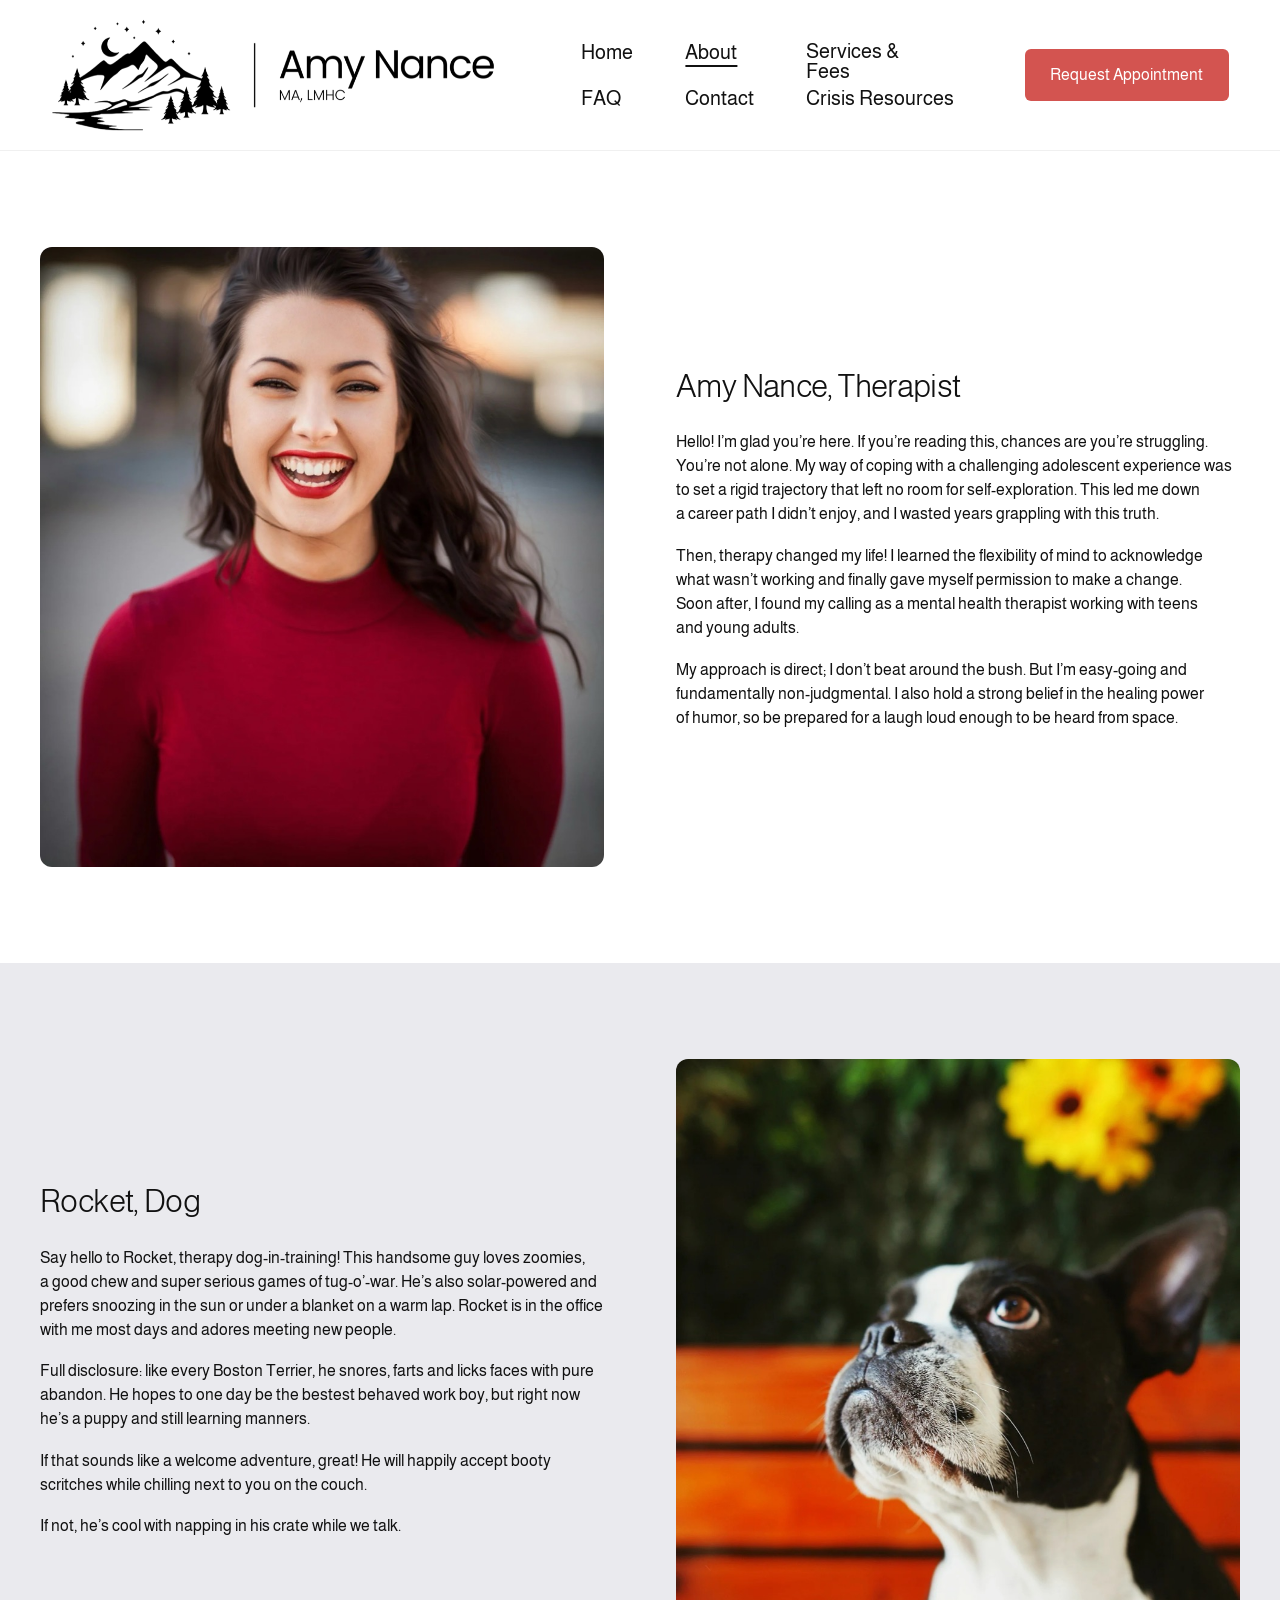
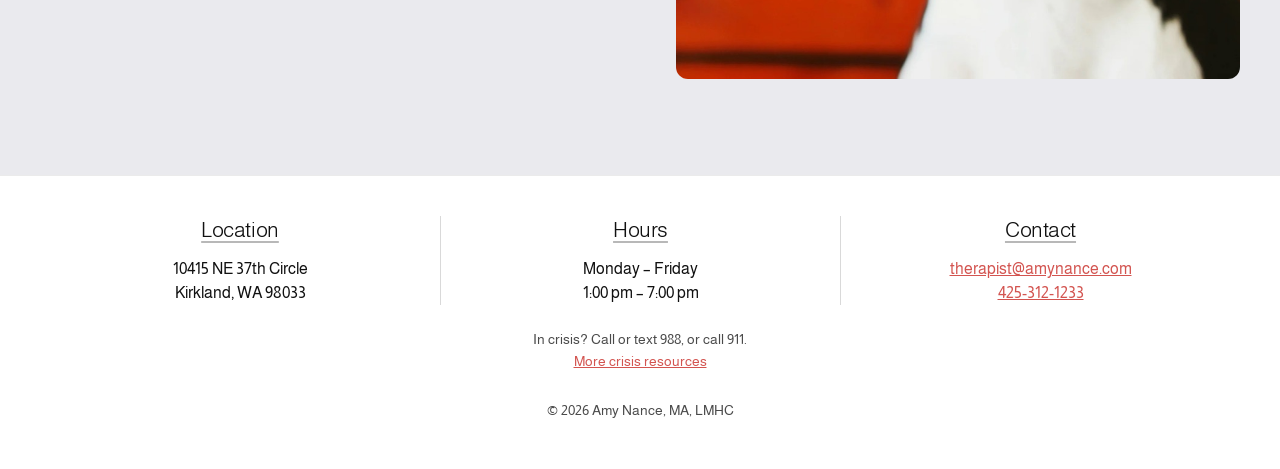
==== about.html @ 87bccfce "Lower mobile crisis headline to sit over the trees. Co-authored-by: Cursor <cursoragent@cursor.com>" ====
<!DOCTYPE html>
<html lang="en">
<head>
  <meta charset="UTF-8">
  <meta name="viewport" content="width=device-width, initial-scale=1.0">
  <title>About | Amy Nance, MA, LMHC</title>
  <meta name="description" content="Meet Amy Nance, a direct, easy-going, non-judgmental mental health counselor for teens and young adults, and Rocket, her therapy dog-in-training.">
  <link rel="preconnect" href="https://fonts.googleapis.com">
  <link rel="preconnect" href="https://fonts.gstatic.com" crossorigin>
  <link href="https://fonts.googleapis.com/css2?family=Almarai:wght@300;400;700&display=swap" rel="stylesheet">
  <link rel="stylesheet" href="styles.css?v=158">
</head>
<body>
  <header class="site-header">
    <div class="container header-inner">
      <a href="index.html" class="logo"><img src="assets/logo.png" alt="Amy Nance, MA, LMHC" width="877" height="258"></a>
      <button class="nav-toggle" aria-label="Open menu" aria-expanded="false" aria-controls="site-nav">
        <span></span><span></span><span></span>
      </button>
      <nav id="site-nav" class="site-nav">
        <a href="index.html">Home</a>
        <a href="about.html" aria-current="page">About</a>
        <a href="services-fees.html" class="nav-services">Services &amp;<span class="nav-services-rest">Fees</span></a>
        <a href="faq.html">FAQ</a>
        <a href="contact.html">Contact</a>
        <a href="crisis-resources.html">Crisis Resources</a>
        <a href="https://amy-nance.clientsecure.me" class="btn nav-cta-mobile">Request Appointment</a>
      </nav>
      <a href="https://amy-nance.clientsecure.me" class="btn btn-header">Request Appointment</a>
    </div>
  </header>

  <main>
    <section class="section">
      <div class="container split">
        <img src="assets/about-1.jpg" alt="Amy Nance" width="933" height="1400">
        <div>
          <h1 class="visually-hidden">About Amy Nance</h1>
          <h2>Amy Nance, Therapist</h2>
          <p>Hello! I’m glad you’re here. If you’re reading this, chances are you’re struggling. You’re not alone. My way of coping with a challenging adolescent experience was to set a rigid trajectory that left no room for self-exploration. This led me down a career path I didn’t enjoy, and I wasted years grappling with this truth.</p>
          <p>Then, therapy changed my life! I learned the flexibility of mind to acknowledge what wasn’t working and finally gave myself permission to make a change. Soon after, I found my calling as a mental health therapist working with teens and young adults.</p>
          <p>My approach is direct; I don’t beat around the bush. But I’m easy-going and fundamentally non-judgmental. I also hold a strong belief in the healing power of humor, so be prepared for a laugh loud enough to be heard from space.</p>
        </div>
      </div>
    </section>

    <section class="section section-panel">
      <div class="container split split-reverse">
        <img src="assets/about-2.jpg" alt="Rocket, a Boston Terrier puppy" width="933" height="1400">
        <div>
          <h2>Rocket, Dog</h2>
          <p>Say hello to Rocket, therapy dog-in-training! This handsome guy loves zoomies, a good chew and super serious games of tug-o’-war. He’s also solar-powered and prefers snoozing in the sun or under a blanket on a warm lap. Rocket is in the office with me most days and adores meeting new people.</p>
          <p>Full disclosure: like every Boston Terrier, he snores, farts and licks faces with pure abandon. He hopes to one day be the bestest behaved work boy, but right now he’s a puppy and still learning manners.</p>
          <p>If that sounds like a welcome adventure, great! He will happily accept booty scritches while chilling next to you on the couch.</p>
          <p>If not, he’s cool with napping in his crate while we talk.</p>
        </div>
      </div>
    </section>
  </main>

  <footer class="site-footer">
    <div class="container">
      <div class="footer-grid">
        <div>
          <h4>Location</h4>
          <p>10415 NE 37th Circle<br>Kirkland, WA 98033</p>
        </div>
        <div>
          <h4>Hours</h4>
          <p>Monday – Friday<br>1:00 pm – 7:00 pm</p>
        </div>
        <div>
          <h4>Contact</h4>
          <p><a href="mailto:therapist@amynance.com">therapist@amynance.com</a><br><a href="tel:+14253121233">425-312-1233</a></p>
        </div>
      </div>
      <p class="footer-crisis">In crisis? Call or text 988, or call 911.<br><a href="crisis-resources.html">More crisis resources</a></p>
      <p class="copyright">&copy; <span id="year"></span> Amy Nance, MA, LMHC</p>
    </div>
  </footer>

  <script src="script.js?v=157"></script>
</body>
</html>
---- styles.css ----
:root {
  --color-accent: #d35450;
  --color-accent-dark: #b8403c;
  --color-text: #111;
  --color-muted: #4a4a4a;
  --color-panel: #eaeaee;
  --color-bg: #fff;
  --font-heading: "Almarai", system-ui, -apple-system, sans-serif;
  --font-body: "Almarai", system-ui, -apple-system, sans-serif;
  --header-height: 150px;
}

*,
*::before,
*::after {
  box-sizing: border-box;
}

html {
  scroll-behavior: smooth;
}

body {
  margin: 0;
  font-family: var(--font-body);
  font-size: 1rem;
  line-height: 1.5;
  color: var(--color-text);
  background: var(--color-bg);
}

img {
  max-width: 100%;
  display: block;
}

h1,
h2,
h3,
h4 {
  font-family: var(--font-heading);
  font-weight: 300;
  letter-spacing: -0.02em;
  line-height: 1.3;
  margin: 0 0 0.75em;
}

h1 { font-size: clamp(2.25rem, 5.25vw, 3.43rem); line-height: 1.23; }
h2 { font-size: clamp(1.6rem, 3vw, 1.94rem); }
.narrow > h1.center,
.split > div > h1 { font-size: clamp(1.6rem, 3vw, 1.94rem); }
h3 { font-size: clamp(1.4rem, 2.5vw, 1.94rem); }
h4 { font-size: 1.31rem; line-height: 1.38; }

p {
  margin: 0 0 1.1em;
  text-wrap: pretty;
}

a { color: var(--color-accent); }

.container {
  width: min(1200px, 100% - 3rem);
  margin-inline: auto;
}

.narrow {
  width: min(820px, 100% - 3rem);
  margin-inline: auto;
}

.center { text-align: center; }

.hidden { display: none; }

.visually-hidden {
  position: absolute;
  width: 1px;
  height: 1px;
  overflow: hidden;
  clip: rect(0 0 0 0);
  white-space: nowrap;
}

/* Buttons */
.btn {
  display: inline-block;
  padding: 0.9rem 1.6rem;
  border: 0;
  border-radius: 6px;
  background: var(--color-accent);
  color: #fff;
  font: inherit;
  font-size: 1rem;
  font-weight: 400;
  text-decoration: none;
  cursor: pointer;
  transition: background 0.2s, transform 0.2s;
}

.btn:hover {
  background: var(--color-accent-dark);
  transform: translateY(-1px);
}
/* Header */
.site-header {
  position: sticky;
  top: 0;
  z-index: 20;
  background: rgba(255, 255, 255, 0.96);
  backdrop-filter: blur(6px);
  border-bottom: 1px solid rgba(0, 0, 0, 0.06);
}

.header-inner {
  display: flex;
  align-items: center;
  justify-content: space-between;
  gap: 2rem;
  width: auto;
  height: var(--header-height);
  padding-inline: max(1.5rem, 4vw);
}

.logo { flex-shrink: 0; }

.logo img {
  width: clamp(300px, 44vw, 460px);
  height: auto;
}

.site-nav {
  /* 3-col grid keeps Home above FAQ left-aligned at every desktop width */
  display: grid;
  grid-template-columns: repeat(3, max-content);
  justify-content: start;
  justify-items: start;
  align-items: start;
  column-gap: 3.25rem;
  row-gap: 0.4rem;
  min-width: 0;
}

.btn-header { flex-shrink: 0; }

.site-nav a {
  color: var(--color-text);
  font-size: 1.25rem;
  line-height: 1.1;
  text-decoration: none;
}

.site-nav .nav-services {
  line-height: 1;
}

.site-nav .nav-services-rest::before {
  content: " ";
}

.site-nav a:hover,
.site-nav a[aria-current="page"] {
  text-decoration: underline;
  text-underline-offset: 6px;
}

.site-header-overlay {
  position: fixed;
  left: 0;
  right: 0;
  background: transparent;
  backdrop-filter: none;
  border-bottom-color: transparent;
  transition: background 0.3s, border-color 0.3s;
}

.site-header-overlay.is-solid {
  background: rgba(255, 255, 255, 0.96);
  backdrop-filter: blur(6px);
  border-bottom-color: rgba(0, 0, 0, 0.06);
}

.nav-toggle {
  display: none;
  flex-direction: column;
  gap: 5px;
  padding: 0.5rem;
  background: none;
  border: 0;
  cursor: pointer;
}

.nav-toggle span {
  width: 26px;
  height: 2px;
  background: var(--color-text);
}

.nav-cta-mobile { display: none; }

/* Hero banners */
.hero {
  position: relative;
  display: grid;
  place-items: center;
  min-height: calc(100vh - var(--header-height));
  padding: 4rem 0;
  background: center / cover no-repeat;
  color: #fff;
  text-align: center;
}

.hero::before {
  content: "";
  position: absolute;
  inset: 0;
  background: rgba(0, 0, 0, 0.45);
}

.hero > * { position: relative; }

.hero h1 { margin-bottom: 0.4em; }

.hero p {
  font-size: 1.25rem;
  max-width: 640px;
  margin-inline: auto;
}

.hero-short { min-height: 50vh; }

.hero-home {
  min-height: 100vh;
  padding-top: calc(var(--header-height) + 4rem);
  background-image: url("assets/home-hero.jpg?v=2");
  background-position: center 15%;
}

.hero-home {
  place-items: start stretch;
  padding-top: calc(var(--header-height) + 2rem + 30px);
  color: var(--color-text);
  text-align: left;
}

.hero-home .container {
  width: auto;
  margin-inline: 0;
  padding-inline: max(1.5rem, 4vw);
}

.hero-home h1 {
  margin-bottom: 0.1em;
  font-size: clamp(2.75rem, 4.5vw, 5.43rem);
}

.hero-home p {
  margin: 0;
  font-family: "Inter", var(--font-body);
  font-size: clamp(1.5rem, 2.4vw, 2.875rem);
  font-weight: 200;
  line-height: 1.33;
  letter-spacing: -0.02em;
}

.hero-home::before { display: none; }
.hero-crisis {
  background-image: url("assets/crisis-hero.jpg?v=2");
  background-position: center 70%;
}
.hero-crisis::before { display: none; }
.hero-crisis > .container { top: 170px; }
.hero-crisis h1 {
  font-weight: 200;
  font-family: "Inter", var(--font-heading);
}

/* Sections */
.section { padding: 6rem 0; }
.section.section-tight { padding: 3rem; }

.section-tight > .inset {
  width: auto;
  margin-inline: 0;
}

.section-tight > .inset > * {
  max-width: 1080px;
  margin-inline: auto;
}

.section-tight > .inset h2 {
  font-size: clamp(2.25rem, 3vw, 2.4rem);
}

.section-panel > .center > h2 {
  margin-top: -20px;
  margin-bottom: 40px;
}

@media (max-width: 1199px) {
  .wide-break { display: none; }
}
.section-panel { background: var(--color-panel); }

.inset {
  padding: 4.5rem clamp(1.5rem, 8vw, 8rem);
  background: var(--color-panel);
  border-radius: 12px;
}

.split {
  display: grid;
  grid-template-columns: 1fr 1fr;
  gap: 4.5rem;
  align-items: center;
}

.split img {
  width: 100%;
  height: 100%;
  max-height: 620px;
  object-fit: cover;
  border-radius: 12px;
}

.split-reverse > :first-child { order: 2; }

.photo-band img {
  width: 100%;
  height: clamp(280px, 45vw, 560px);
  object-fit: cover;
}

.lead {
  font-size: 1.3rem;
  line-height: 1.6;
}

/* Services grid */
.services-grid {
  display: grid;
  grid-template-columns: repeat(3, 1fr);
  gap: 30px 2.5rem;
  margin-top: 0;
  text-align: center;
}

.service img {
  width: 128px;
  height: 128px;
  object-fit: contain;
  margin: -12px auto -26px;
  mix-blend-mode: multiply;
}

.service h4 { margin-bottom: 0.5em; }

.service p {
  margin: 0;
  font-size: 0.875rem;
  color: var(--color-muted);
}

/* Fees */
.fees {
  position: relative;
  padding: 7rem 0;
  background: url("assets/fees.jpg?v=2") center / cover no-repeat;
}

.fees-card {
  max-width: 640px;
  margin-inline: auto;
  padding: 3rem;
  background: rgba(255, 255, 255, 0.75);
  border-radius: 8px;
  text-align: center;
}

.fees-card h2 {
  margin-top: -20px;
  margin-bottom: 20px;
}

.fees-card > p {
  margin: 0;
  padding: 1.15rem 0;
  border-top: 1px solid rgba(0, 0, 0, 0.15);
}

.fees-card > p:last-child {
  padding-bottom: 0;
}

.fee-amount {
  font-family: var(--font-heading);
  font-size: 1rem;
}

/* FAQ */
.faq-title {
  margin-bottom: 1.5rem;
  font-size: clamp(2.25rem, 3vw, 2.4rem);
  line-height: 1.3;
}

.section-tight > .inset > .faq-list {
  max-width: none;
  margin: 0;
}

.faq-list details {
  border-bottom: 1px solid rgba(0, 0, 0, 0.12);
}

.faq-list details:last-child {
  border-bottom: 0;
}

.faq-list summary {
  display: flex;
  justify-content: space-between;
  align-items: center;
  gap: 1rem;
  padding: 1.25rem 0;
  font-family: var(--font-heading);
  font-size: 1.2rem;
  cursor: pointer;
  list-style: none;
}

.faq-list summary::-webkit-details-marker { display: none; }

.faq-list summary::after {
  content: "";
  flex-shrink: 0;
  width: 0.55rem;
  height: 0.55rem;
  border-right: 1.5px solid currentColor;
  border-bottom: 1.5px solid currentColor;
  transform: translateY(-20%) rotate(45deg);
  transition: transform 0.2s ease;
}

.faq-list details[open] summary::after {
  transform: translateY(20%) rotate(225deg);
}

.faq-list details > div { padding: 0 0 1.25rem; }

/* Crisis resources */
.resource-grid {
  display: grid;
  grid-template-columns: repeat(3, 1fr);
  gap: clamp(2.5rem, 4vw, 4rem);
}

.resource-col h3 {
  position: relative;
  font-size: 1.5rem;
  font-weight: 400;
  letter-spacing: -0.01em;
  color: var(--color-muted);
  margin: 0 0 0.35rem;
  padding-bottom: 1rem;
}

.resource-col h3::after {
  content: "";
  position: absolute;
  left: 0;
  bottom: 0;
  width: calc(100% - 30px);
  height: 1px;
  background: rgba(0, 0, 0, 0.12);
}

.resource-col ul {
  list-style: none;
  padding: 0;
  margin: 0;
}

.resource-col li {
  position: relative;
  display: grid;
  gap: 0.3rem;
  padding: 1.15rem 0;
}

.resource-col li:not(:last-child)::after {
  content: "";
  position: absolute;
  left: 0;
  bottom: 0;
  width: calc(100% - 30px);
  height: 1px;
  background: rgba(0, 0, 0, 0.08);
}

.resource-name {
  font-weight: 400;
  font-size: 1.25rem;
  line-height: 1.35;
}

.resource-action {
  color: var(--color-muted);
  font-size: 1.12rem;
  line-height: 1.45;
}

.resource-action a {
  text-decoration: none;
}

.resource-action a:hover {
  text-decoration: underline;
}

/* Contact */
.contact-section {
  padding: 0;
}

.contact-stage {
  display: grid;
  /* Cap photo column so Needle always covers width; form grows on wide screens */
  grid-template-columns:
    minmax(0, min(50%, calc((100vh - var(--header-height) - 40px) * 2000 / 1162 * 0.46)))
    minmax(0, 1fr);
  align-items: stretch;
  min-height: calc(100vh - var(--header-height));
}

.contact-visual {
  margin: 0;
  min-height: 100%;
  background: #2c3340;
  overflow: hidden;
  position: relative;
}

.contact-visual img {
  position: absolute;
  /* Tip at source y=111 → 40px from frame top; scale covers full height */
  top: 40px;
  left: 50%;
  height: calc((100% - 40px) * 1273 / 1162);
  width: auto;
  max-width: none;
  transform: translate(-23.4%, calc(-111 / 1273 * 100%));
}

.contact-panel {
  display: grid;
  align-content: start;
  gap: 2rem;
  padding: clamp(2rem, 4vw, 3.25rem);
  background: #fff;
  overflow: auto;
}

.contact-intro h1 {
  font-size: clamp(1.6rem, 3vw, 1.94rem);
  margin-bottom: 0.7em;
}

.contact-intro > p {
  color: var(--color-muted);
  margin-bottom: 1.5rem;
}

.contact-details {
  list-style: none;
  padding: 0;
  margin: 0;
  display: grid;
  gap: 0.85rem;
}

.contact-details li {
  display: grid;
  gap: 0.15rem;
  padding-top: 0.85rem;
  border-top: 1px solid rgba(0, 0, 0, 0.1);
}

.contact-details li:last-child {
  padding-bottom: 0.85rem;
  border-bottom: 1px solid rgba(0, 0, 0, 0.1);
}

.contact-label {
  font-size: 0.75rem;
  letter-spacing: 0.04em;
  text-transform: uppercase;
  color: var(--color-muted);
}

.contact-details a {
  text-decoration: none;
  font-weight: 400;
}

.contact-details a:hover {
  text-decoration: underline;
}

.contact-form {
  display: grid;
  gap: 1rem;
  padding: 0;
  background: transparent;
  border-radius: 0;
}

.form-row {
  display: grid;
  grid-template-columns: 1fr 1fr;
  gap: 1rem;
}

.contact-form label {
  display: grid;
  gap: 0.35rem;
  font-weight: 400;
  font-size: 0.9rem;
}

.contact-form .optional {
  font-weight: 400;
  color: var(--color-muted);
}

.contact-form input,
.contact-form textarea {
  font: inherit;
  padding: 0.8rem 0.95rem;
  border: 1px solid transparent;
  border-radius: 4px;
  background: var(--color-panel);
}

.contact-form input:focus,
.contact-form textarea:focus {
  outline: 2px solid var(--color-accent);
  outline-offset: 1px;
}

.contact-form .btn { justify-self: start; margin-top: 0.15rem; }

.form-note {
  font-size: 0.85rem;
  color: var(--color-muted);
  margin: 0;
}

/* Footer */
.site-footer {
  padding: 2.5rem 0 3rem;
  border-top: 1px solid rgba(0, 0, 0, 0.08);
  text-align: center;
}

.footer-grid {
  display: grid;
  grid-template-columns: repeat(3, 1fr);
}

.footer-grid > * + * {
  border-left: 1px solid rgba(0, 0, 0, 0.15);
}

.footer-grid h4 {
  margin-bottom: 0.6em;
  text-decoration: underline;
  text-decoration-color: rgba(0, 0, 0, 0.28);
  text-underline-offset: 0.18em;
}

.footer-grid p { margin: 0; }

.footer-crisis {
  margin: 1.5rem 0 0;
  font-size: 0.9rem;
  color: var(--color-muted);
}

.copyright {
  margin: 1.75rem 0 0;
  font-size: 0.85rem;
  color: var(--color-muted);
}

/* Responsive */
@media (max-width: 1180px) {
  .site-nav { column-gap: 1.6rem; }
}

/* Stack Services & Fees; keep first line on nav baseline */
@media (max-width: 1499px) {
  .site-nav .nav-services {
    display: inline-flex;
    flex-direction: column;
    align-items: flex-start;
    gap: 0;
  }

  .site-nav .nav-services-rest::before {
    content: none;
  }
}

@media (min-width: 1500px) {
  .site-nav {
    display: flex;
    flex-wrap: nowrap;
    justify-content: center;
    align-items: start;
    gap: 0.4rem 3.25rem;
  }
}

/* Compact nav: driven by JS when links would overlap the header CTA (and on small screens). */
html.nav-compact .nav-toggle { display: flex; }

html.nav-compact .site-nav {
  display: none;
  position: absolute;
  top: 100%;
  left: 0;
  right: 0;
  flex-direction: column;
  align-items: flex-start;
  gap: 1.25rem;
  padding: 1.75rem max(1.5rem, 4vw) 2rem;
  background: #fff;
  border-bottom: 1px solid rgba(0, 0, 0, 0.08);
  grid-template-columns: none;
}

html.nav-compact .site-nav.open { display: flex; }

html.nav-compact .site-nav .nav-services {
  display: inline;
}

html.nav-compact .site-nav .nav-services-rest::before {
  content: " ";
}

html.nav-compact.nav-compact-mobile .btn-header { display: none; }

html.nav-compact.nav-compact-mobile .site-nav .nav-cta-mobile {
  display: inline-block;
  color: #fff;
}

@media (max-width: 860px) {
  :root { --header-height: 90px; }
  .logo img { width: 250px; }

  .hero-crisis > .container { top: 110px; }

  .section { padding: 4rem 0; }

  .split,
  .services-grid,
  .resource-grid,
  .footer-grid {
    grid-template-columns: 1fr;
    gap: 2.5rem;
  }

  .contact-stage {
    grid-template-columns: 1fr;
    min-height: 0;
  }

  .contact-visual {
    min-height: 280px;
    max-height: 420px;
  }

  /* Fill the frame on stacked layouts; desktop tip crop leaves letterbox gaps here. */
  .contact-visual img {
    top: 0;
    left: 0;
    width: 100%;
    height: 100%;
    transform: none;
    object-fit: cover;
    object-position: 23.4% 20%;
  }

  .footer-grid > * + * { border-left: 0; }

  .split-reverse > :first-child { order: 0; }

  .split img { max-height: 480px; }

  .form-row { grid-template-columns: 1fr; }

  .fees-card { padding: 2rem 1.5rem; }
}
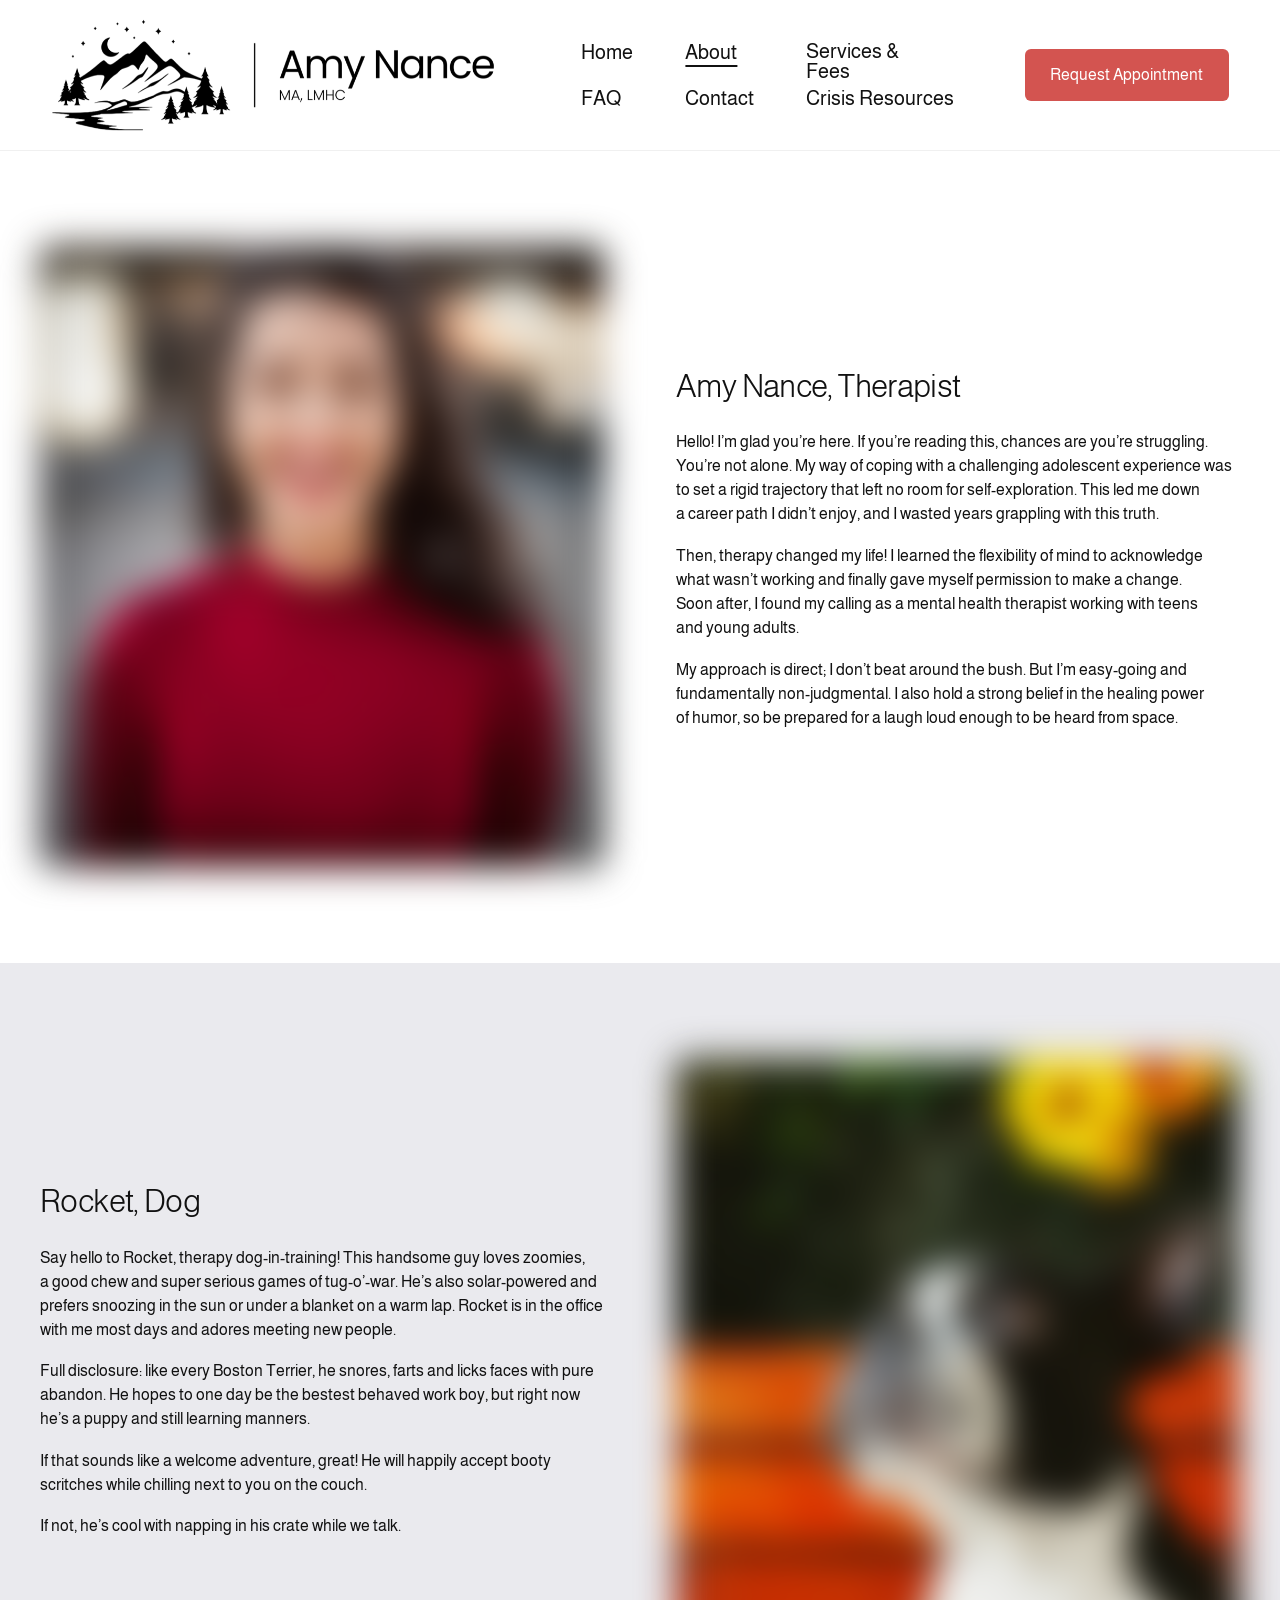
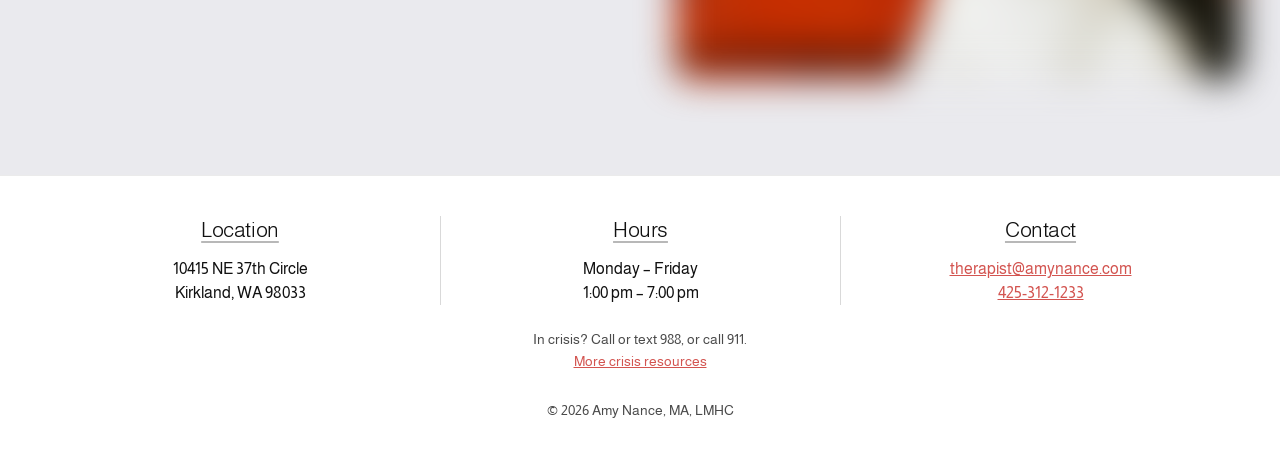
==== commit e21b65a1: "Blur the About page photos more strongly. Co-authored-by: Cursor <cursoragent@cursor.com>" ====
--- a/about.html
+++ b/about.html
@@ -8,7 +8,7 @@
   <link rel="preconnect" href="https://fonts.googleapis.com">
   <link rel="preconnect" href="https://fonts.gstatic.com" crossorigin>
   <link href="https://fonts.googleapis.com/css2?family=Almarai:wght@300;400;700&display=swap" rel="stylesheet">
-  <link rel="stylesheet" href="styles.css?v=158">
+  <link rel="stylesheet" href="styles.css?v=163">
 </head>
 <body>
   <header class="site-header">
@@ -33,7 +33,7 @@
   <main>
     <section class="section">
       <div class="container split">
-        <img src="assets/about-1.jpg" alt="Amy Nance" width="933" height="1400">
+        <img class="about-photo" src="assets/about-1.jpg" alt="Amy Nance" width="933" height="1400">
         <div>
           <h1 class="visually-hidden">About Amy Nance</h1>
           <h2>Amy Nance, Therapist</h2>
@@ -46,7 +46,7 @@
 
     <section class="section section-panel">
       <div class="container split split-reverse">
-        <img src="assets/about-2.jpg" alt="Rocket, a Boston Terrier puppy" width="933" height="1400">
+        <img class="about-photo" src="assets/about-2.jpg" alt="Rocket, a Boston Terrier puppy" width="933" height="1400">
         <div>
           <h2>Rocket, Dog</h2>
           <p>Say hello to Rocket, therapy dog-in-training! This handsome guy loves zoomies, a good chew and super serious games of tug-o’-war. He’s also solar-powered and prefers snoozing in the sun or under a blanket on a warm lap. Rocket is in the office with me most days and adores meeting new people.</p>
@@ -79,6 +79,6 @@
     </div>
   </footer>
 
-  <script src="script.js?v=157"></script>
+  <script src="script.js?v=162"></script>
 </body>
 </html>
--- a/styles.css
+++ b/styles.css
@@ -324,6 +324,10 @@
   border-radius: 12px;
 }
 
+.about-photo {
+  filter: blur(18px);
+}
+
 .split-reverse > :first-child { order: 2; }
 
 .photo-band img {
@@ -724,7 +728,20 @@
 }
 
 /* Compact nav: driven by JS when links would overlap the header CTA (and on small screens). */
-html.nav-compact .nav-toggle { display: flex; }
+html.nav-compact .header-inner {
+  justify-content: flex-start;
+  gap: 0;
+}
+
+html.nav-compact .nav-toggle {
+  display: flex;
+  margin-left: auto;
+  padding-inline: 0.25rem 0;
+}
+
+html.nav-compact .btn-header {
+  margin-left: 15px;
+}
 
 html.nav-compact .site-nav {
   display: none;
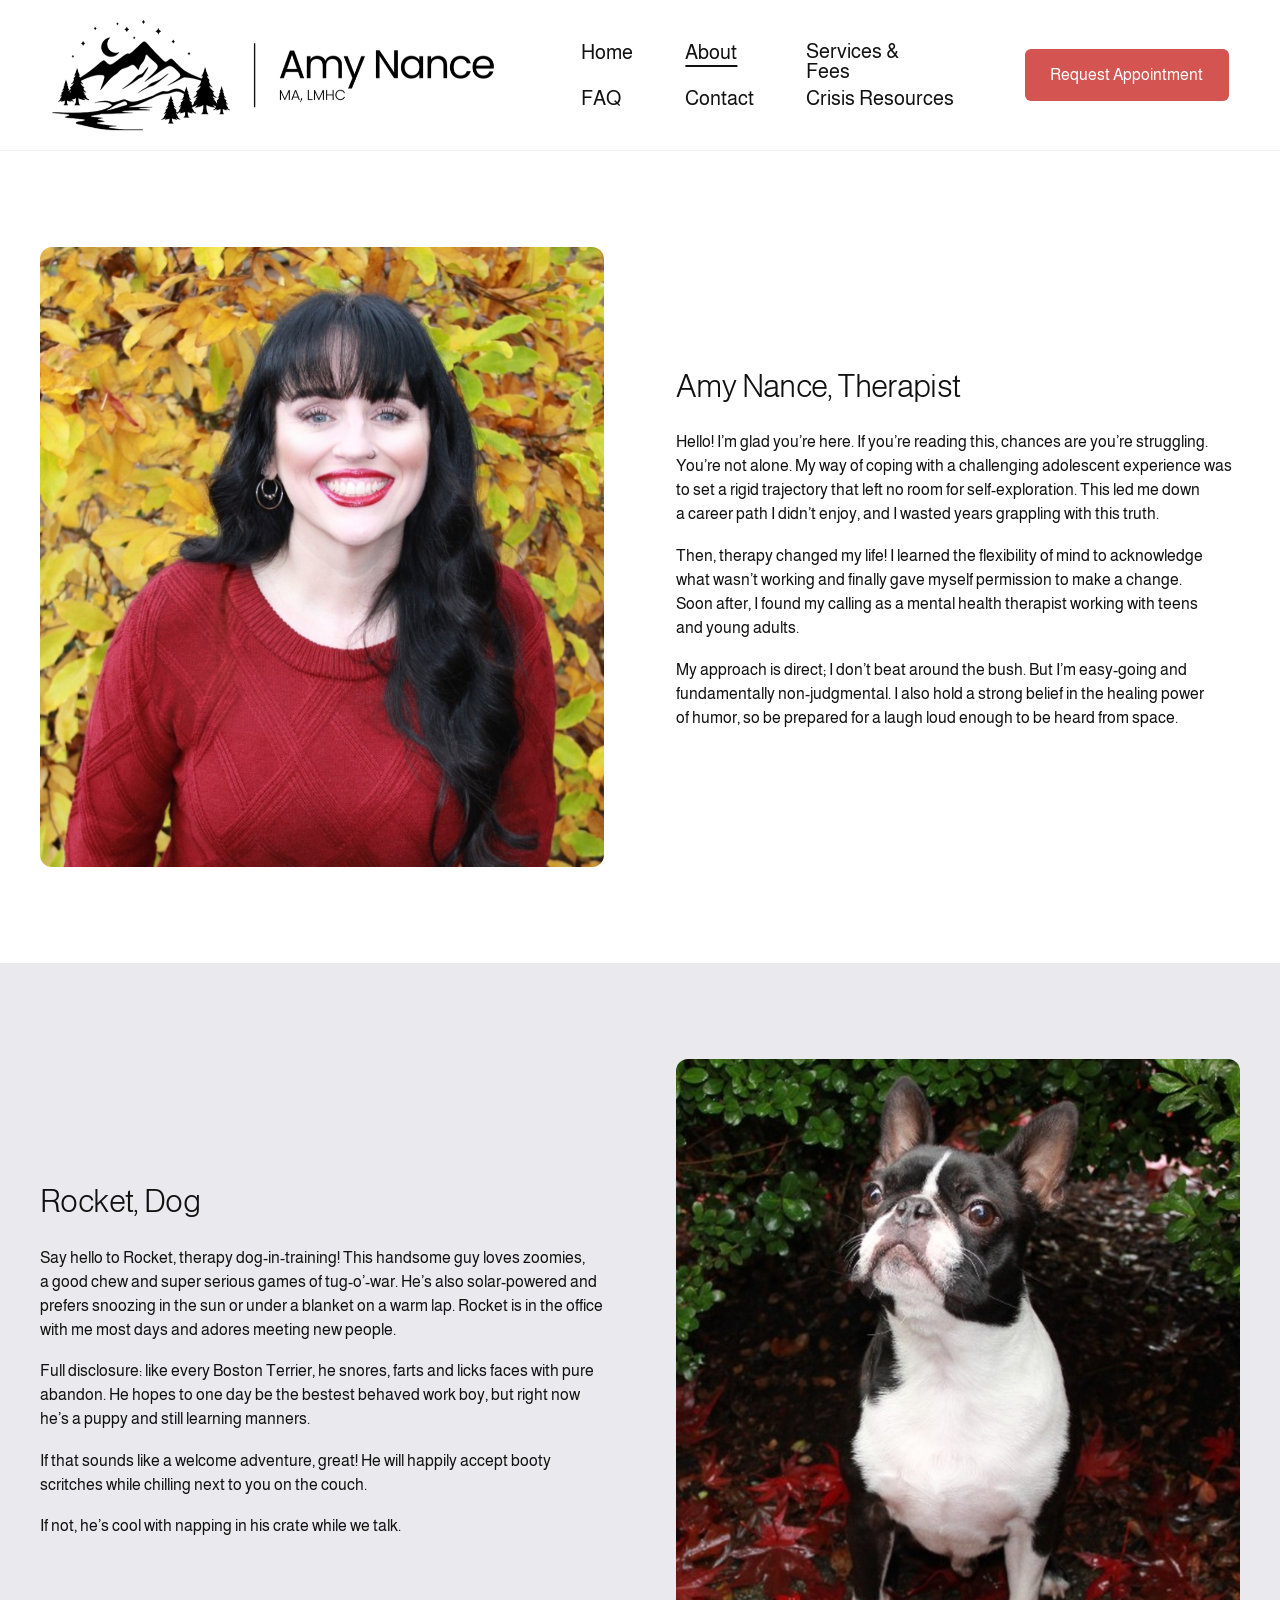
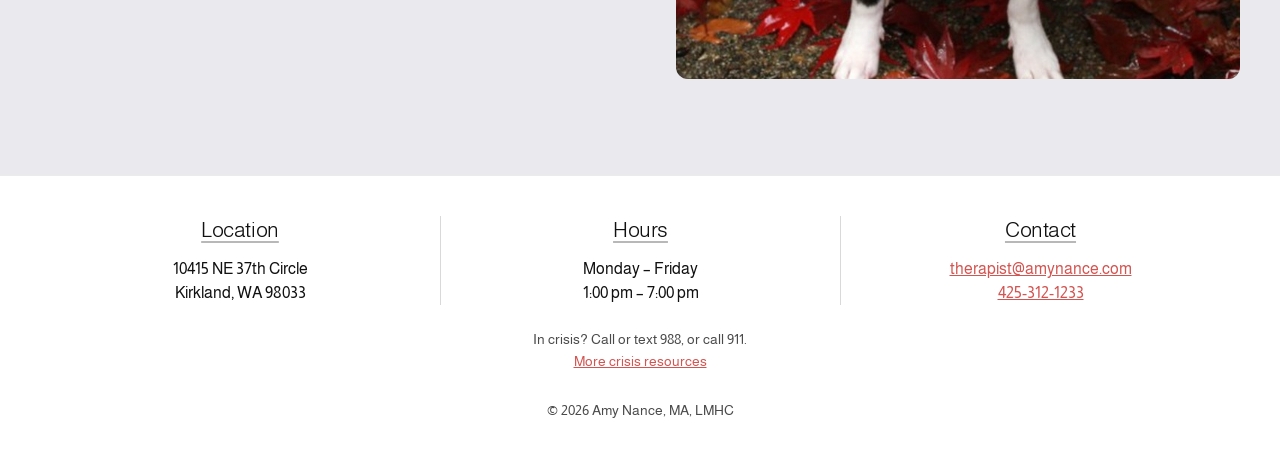
==== commit d3764be9: "Improve SEO and replace About photos with clear headshots. Co-authored-by: Cursor <cursoragent@curso" ====
--- a/about.html
+++ b/about.html
@@ -3,12 +3,57 @@
 <head>
   <meta charset="UTF-8">
   <meta name="viewport" content="width=device-width, initial-scale=1.0">
-  <title>About | Amy Nance, MA, LMHC</title>
-  <meta name="description" content="Meet Amy Nance, a direct, easy-going, non-judgmental mental health counselor for teens and young adults, and Rocket, her therapy dog-in-training.">
+  <title>About Amy Nance, MA, LMHC | Therapist in Kirkland, WA</title>
+  <meta name="description" content="Meet Amy Nance, MA, LMHC — a direct, easy-going therapist for teens and young adults in Kirkland, WA — and Rocket, her therapy dog-in-training.">
+  <meta name="author" content="Amy Nance, MA, LMHC">
+  <meta name="theme-color" content="#d35450">
+  <link rel="canonical" href="https://amynance.com/about.html">
+  <meta property="og:type" content="profile">
+  <meta property="og:site_name" content="Amy Nance, MA, LMHC">
+  <meta property="og:locale" content="en_US">
+  <meta property="og:url" content="https://amynance.com/about.html">
+  <meta property="og:title" content="About Amy Nance, MA, LMHC | Therapist in Kirkland, WA">
+  <meta property="og:description" content="Meet Amy Nance, a licensed mental health counselor for teens and young adults in Kirkland, WA, and Rocket, her therapy dog-in-training.">
+  <meta property="og:image" content="https://amynance.com/assets/home-hero.jpg">
+  <meta name="twitter:card" content="summary_large_image">
+  <meta name="twitter:title" content="About Amy Nance, MA, LMHC | Therapist in Kirkland, WA">
+  <meta name="twitter:description" content="Meet Amy Nance, a licensed mental health counselor for teens and young adults in Kirkland, WA.">
+  <meta name="twitter:image" content="https://amynance.com/assets/home-hero.jpg">
+  <link rel="icon" href="assets/logo.png" type="image/png">
+  <link rel="apple-touch-icon" href="assets/logo.png">
   <link rel="preconnect" href="https://fonts.googleapis.com">
   <link rel="preconnect" href="https://fonts.gstatic.com" crossorigin>
   <link href="https://fonts.googleapis.com/css2?family=Almarai:wght@300;400;700&display=swap" rel="stylesheet">
-  <link rel="stylesheet" href="styles.css?v=163">
+  <link rel="stylesheet" href="styles.css?v=180">
+  <script type="application/ld+json">
+  {
+    "@context": "https://schema.org",
+    "@type": "ProfilePage",
+    "name": "About Amy Nance, MA, LMHC",
+    "url": "https://amynance.com/about.html",
+    "mainEntity": {
+      "@type": "Person",
+      "name": "Amy Nance",
+      "honorificSuffix": "MA, LMHC",
+      "jobTitle": "Licensed Mental Health Counselor",
+      "description": "Direct, easy-going, non-judgmental mental health counselor for teens and young adults in Kirkland, WA.",
+      "url": "https://amynance.com/about.html",
+      "email": "therapist@amynance.com",
+      "telephone": "+1-425-312-1233",
+      "worksFor": {
+        "@type": "ProfessionalService",
+        "name": "Amy Nance, MA, LMHC",
+        "url": "https://amynance.com/"
+      },
+      "address": {
+        "@type": "PostalAddress",
+        "addressLocality": "Kirkland",
+        "addressRegion": "WA",
+        "addressCountry": "US"
+      }
+    }
+  }
+  </script>
 </head>
 <body>
   <header class="site-header">
@@ -33,7 +78,7 @@
   <main>
     <section class="section">
       <div class="container split">
-        <img class="about-photo" src="assets/about-1.jpg" alt="Amy Nance" width="933" height="1400">
+        <img src="assets/about-1.jpg?v=2" alt="Amy Nance smiling outdoors in autumn" width="752" height="1024">
         <div>
           <h1 class="visually-hidden">About Amy Nance</h1>
           <h2>Amy Nance, Therapist</h2>
@@ -46,7 +91,7 @@
 
     <section class="section section-panel">
       <div class="container split split-reverse">
-        <img class="about-photo" src="assets/about-2.jpg" alt="Rocket, a Boston Terrier puppy" width="933" height="1400">
+        <img class="about-rocket" src="assets/about-2.jpg?v=8" alt="Rocket, a Boston Terrier, sitting outdoors among autumn leaves" width="752" height="1024">
         <div>
           <h2>Rocket, Dog</h2>
           <p>Say hello to Rocket, therapy dog-in-training! This handsome guy loves zoomies, a good chew and super serious games of tug-o’-war. He’s also solar-powered and prefers snoozing in the sun or under a blanket on a warm lap. Rocket is in the office with me most days and adores meeting new people.</p>
--- a/styles.css
+++ b/styles.css
@@ -324,8 +324,10 @@
   border-radius: 12px;
 }
 
-.about-photo {
-  filter: blur(18px);
+/* Same cover framing as Amy; source is padded so ears/paws stay in view */
+.split img.about-rocket {
+  object-fit: cover;
+  object-position: center center;
 }
 
 .split-reverse > :first-child { order: 2; }
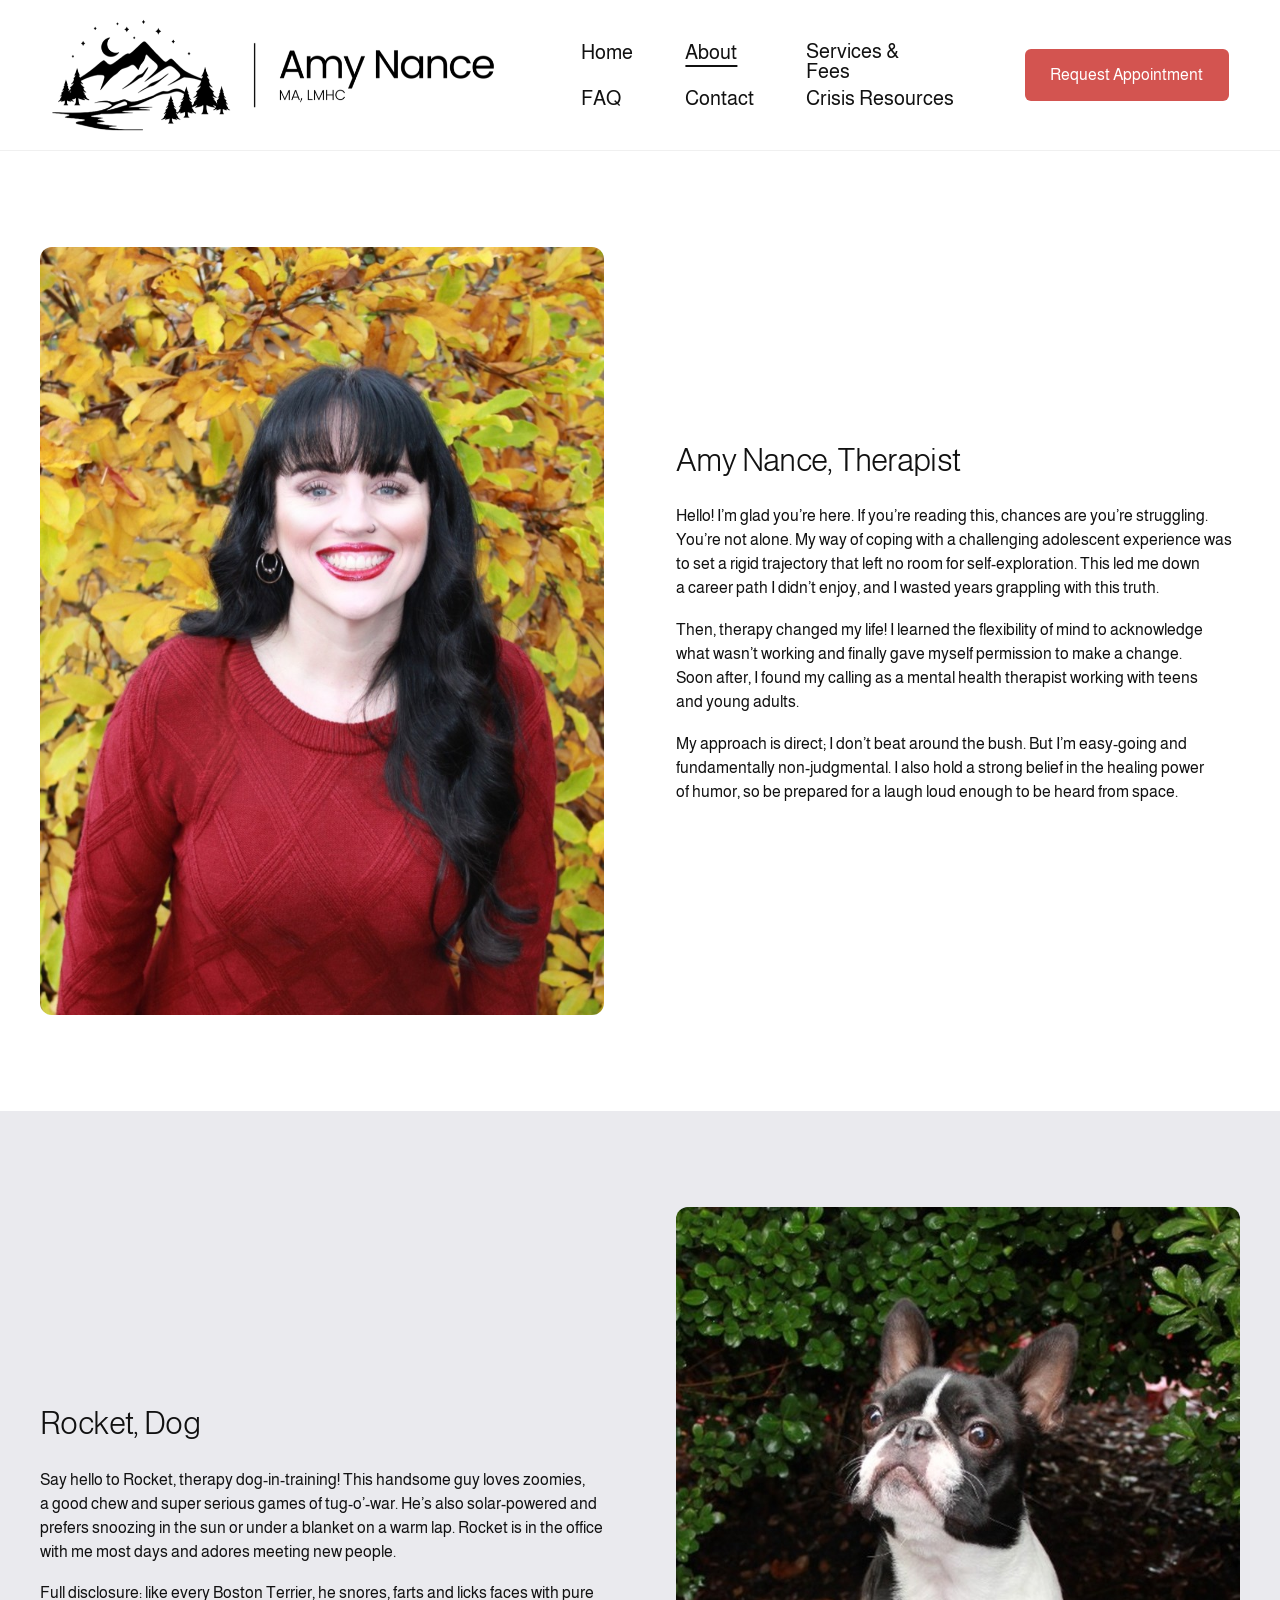
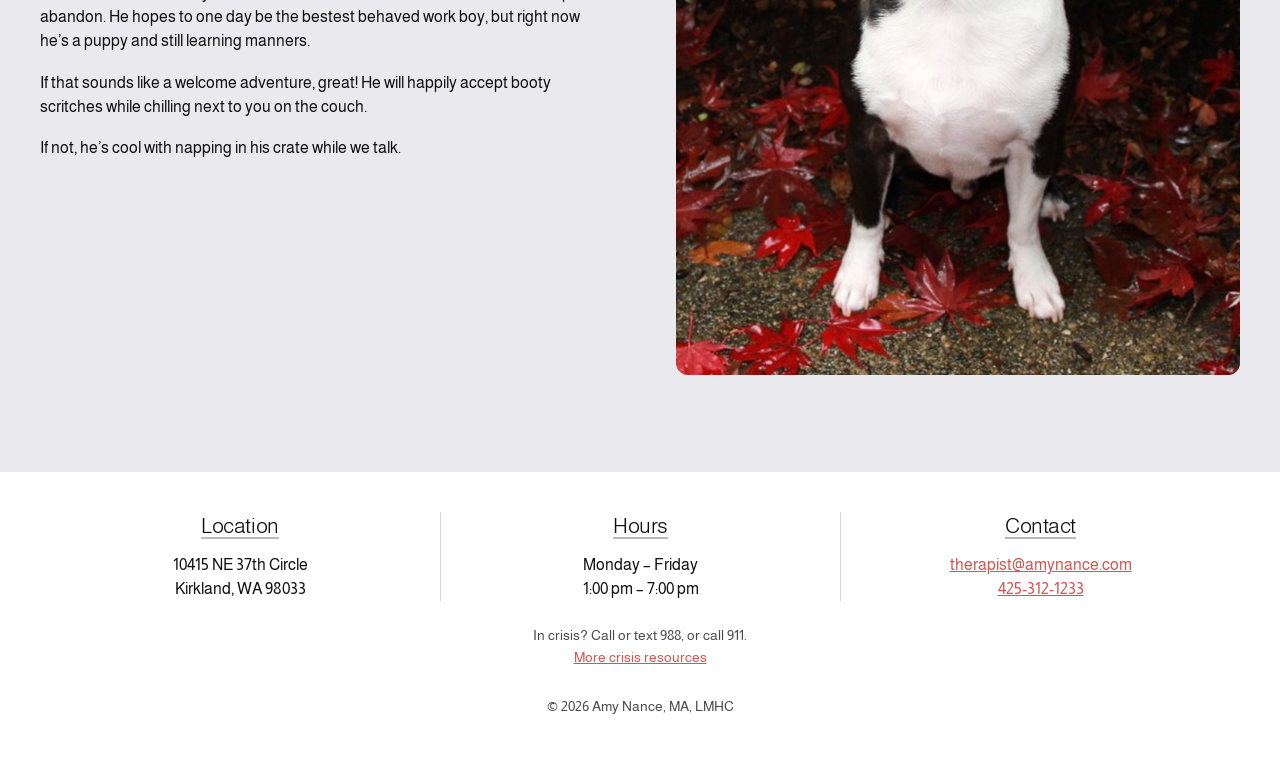
==== commit 7f5aed95: "Show full About portrait height instead of CSS-cropping them shorter. Co-authored-by: Cursor <cursor" ====
--- a/about.html
+++ b/about.html
@@ -24,7 +24,7 @@
   <link rel="preconnect" href="https://fonts.googleapis.com">
   <link rel="preconnect" href="https://fonts.gstatic.com" crossorigin>
   <link href="https://fonts.googleapis.com/css2?family=Almarai:wght@300;400;700&display=swap" rel="stylesheet">
-  <link rel="stylesheet" href="styles.css?v=180">
+  <link rel="stylesheet" href="styles.css?v=181">
   <script type="application/ld+json">
   {
     "@context": "https://schema.org",
@@ -78,7 +78,7 @@
   <main>
     <section class="section">
       <div class="container split">
-        <img src="assets/about-1.jpg?v=2" alt="Amy Nance smiling outdoors in autumn" width="752" height="1024">
+        <img class="about-photo" src="assets/about-1.jpg?v=2" alt="Amy Nance smiling outdoors in autumn" width="752" height="1024">
         <div>
           <h1 class="visually-hidden">About Amy Nance</h1>
           <h2>Amy Nance, Therapist</h2>
@@ -91,7 +91,7 @@
 
     <section class="section section-panel">
       <div class="container split split-reverse">
-        <img class="about-rocket" src="assets/about-2.jpg?v=8" alt="Rocket, a Boston Terrier, sitting outdoors among autumn leaves" width="752" height="1024">
+        <img class="about-photo" src="assets/about-2.jpg?v=8" alt="Rocket, a Boston Terrier, sitting outdoors among autumn leaves" width="752" height="1024">
         <div>
           <h2>Rocket, Dog</h2>
           <p>Say hello to Rocket, therapy dog-in-training! This handsome guy loves zoomies, a good chew and super serious games of tug-o’-war. He’s also solar-powered and prefers snoozing in the sun or under a blanket on a warm lap. Rocket is in the office with me most days and adores meeting new people.</p>
--- a/styles.css
+++ b/styles.css
@@ -324,10 +324,12 @@
   border-radius: 12px;
 }
 
-/* Same cover framing as Amy; source is padded so ears/paws stay in view */
-.split img.about-rocket {
-  object-fit: cover;
-  object-position: center center;
+/* Keep full portrait height — don’t crop shorter than the source */
+.split img.about-photo {
+  height: auto;
+  max-height: none;
+  object-fit: initial;
+  aspect-ratio: 752 / 1024;
 }
 
 .split-reverse > :first-child { order: 2; }
@@ -819,6 +821,7 @@
   .split-reverse > :first-child { order: 0; }
 
   .split img { max-height: 480px; }
+  .split img.about-photo { max-height: none; }
 
   .form-row { grid-template-columns: 1fr; }
 
